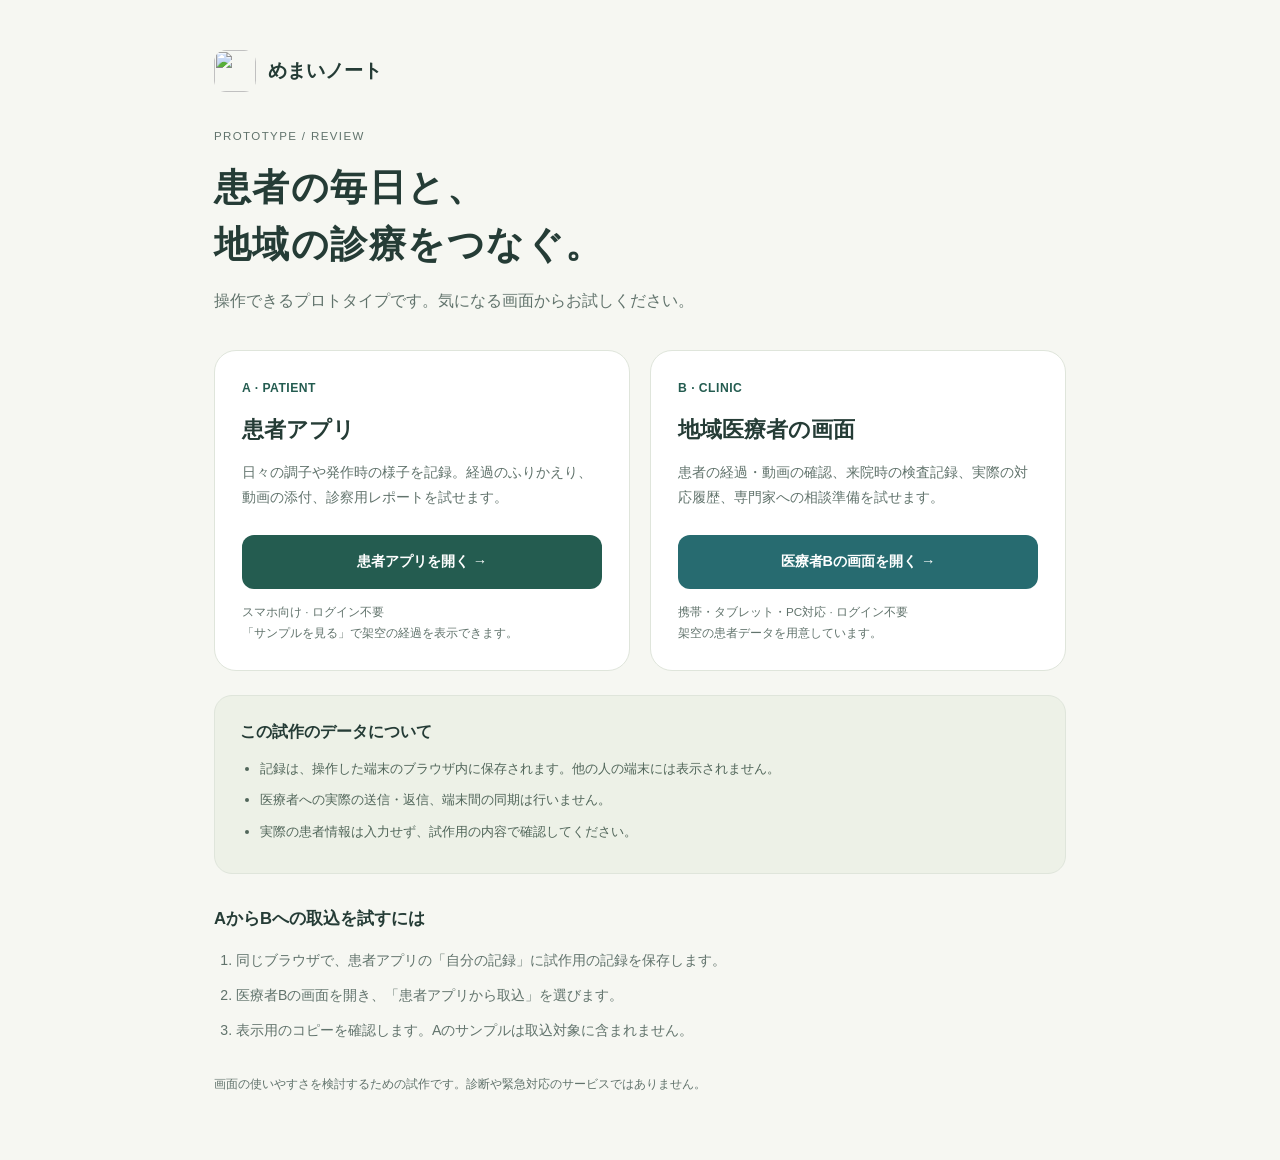
==== preview.html @ 7ac37e69 "Publish patient and clinician web prototypes" ====
<!doctype html>
<html lang="ja">
<head>
<meta name="robots" content="noindex,nofollow">
<meta charset="utf-8"><meta name="viewport" content="width=device-width,initial-scale=1,viewport-fit=cover"><meta name="robots" content="noindex,nofollow"><meta name="theme-color" content="#f6f7f2">
<title>めまいノート｜プロトタイプを試す</title><link rel="icon" href="/memai-note-prototype/patient/icon.svg" type="image/svg+xml">
<style>
:root{font-family:-apple-system,BlinkMacSystemFont,"Hiragino Sans",Meiryo,sans-serif;color:#253c36;background:#f6f7f2;font-size:16px;line-height:1.8}*{box-sizing:border-box}body{margin:0}main{max-width:900px;margin:auto;padding:50px 24px 65px}header{margin-bottom:34px}.brand{display:flex;gap:12px;align-items:center;font-weight:700;font-size:1.2rem}.brand img{width:42px;height:42px;border-radius:12px}.eyebrow{font-size:.72rem;color:#61736c;letter-spacing:.12em;margin:34px 0 12px}h1{font-size:clamp(1.7rem,4vw,2.3rem);line-height:1.55;letter-spacing:.04em;margin:0 0 14px;font-weight:650}p{margin:0;color:#61736c}.cards{display:grid;grid-template-columns:1fr 1fr;gap:20px}.card{padding:27px;border:1px solid #dfe5db;border-radius:22px;background:#fff;display:flex;flex-direction:column}.role{font-size:.76rem;color:#245c50;font-weight:700;letter-spacing:.04em}.card h2{font-size:1.35rem;margin:12px 0 10px}.card p{font-size:.87rem;flex:1}.card a{display:block;text-align:center;text-decoration:none;color:#fff;background:#245c50;padding:14px 20px;border-radius:12px;margin-top:25px;font-size:.9rem;font-weight:650;min-height:50px}.card.clinic a{background:#276b70}.card small{font-size:.73rem;color:#61736c;display:block;margin-top:12px}.notice{padding:22px 25px;border-radius:18px;border:1px solid #dfe5db;margin-top:24px;background:#edf1e7}.notice h2{margin:0 0 10px;font-size:1rem}.notice ul{margin:0;padding-left:20px;color:#51665a;font-size:.84rem}.notice li{margin:7px 0}.steps{margin:30px 0;font-size:.88rem}.steps h2{font-size:1.04rem}.steps ol{padding-left:22px;color:#61736c}.steps li{margin:10px 0}.foot{font-size:.74rem;margin-top:30px}a:focus-visible{outline:3px solid #557bcd;outline-offset:4px}@media(max-width:620px){main{padding:29px 20px 45px}.cards{grid-template-columns:1fr}.card{padding:23px}.eyebrow{margin-top:27px}}
</style>
</head><body><main>
<header><div class="brand"><img src="/memai-note-prototype/patient/icon.svg" alt="">めまいノート</div><p class="eyebrow">PROTOTYPE / REVIEW</p><h1>患者の毎日と、<br>地域の診療をつなぐ。</h1><p>操作できるプロトタイプです。気になる画面からお試しください。</p></header>
<div class="cards"><section class="card"><span class="role">A · PATIENT</span><h2>患者アプリ</h2><p>日々の調子や発作時の様子を記録。経過のふりかえり、動画の添付、診察用レポートを試せます。</p><a href="/memai-note-prototype/">患者アプリを開く →</a><small>スマホ向け · ログイン不要<br>「サンプルを見る」で架空の経過を表示できます。</small></section><section class="card clinic"><span class="role">B · CLINIC</span><h2>地域医療者の画面</h2><p>患者の経過・動画の確認、来院時の検査記録、実際の対応履歴、専門家への相談準備を試せます。</p><a href="/memai-note-prototype/clinician.html">医療者Bの画面を開く →</a><small>携帯・タブレット・PC対応 · ログイン不要<br>架空の患者データを用意しています。</small></section></div>
<section class="notice"><h2>この試作のデータについて</h2><ul><li>記録は、操作した端末のブラウザ内に保存されます。他の人の端末には表示されません。</li><li>医療者への実際の送信・返信、端末間の同期は行いません。</li><li>実際の患者情報は入力せず、試作用の内容で確認してください。</li></ul></section>
<section class="steps"><h2>AからBへの取込を試すには</h2><ol><li>同じブラウザで、患者アプリの「自分の記録」に試作用の記録を保存します。</li><li>医療者Bの画面を開き、「患者アプリから取込」を選びます。</li><li>表示用のコピーを確認します。Aのサンプルは取込対象に含まれません。</li></ol></section>
<p class="foot">画面の使いやすさを検討するための試作です。診断や緊急対応のサービスではありません。</p>
</main></body></html>
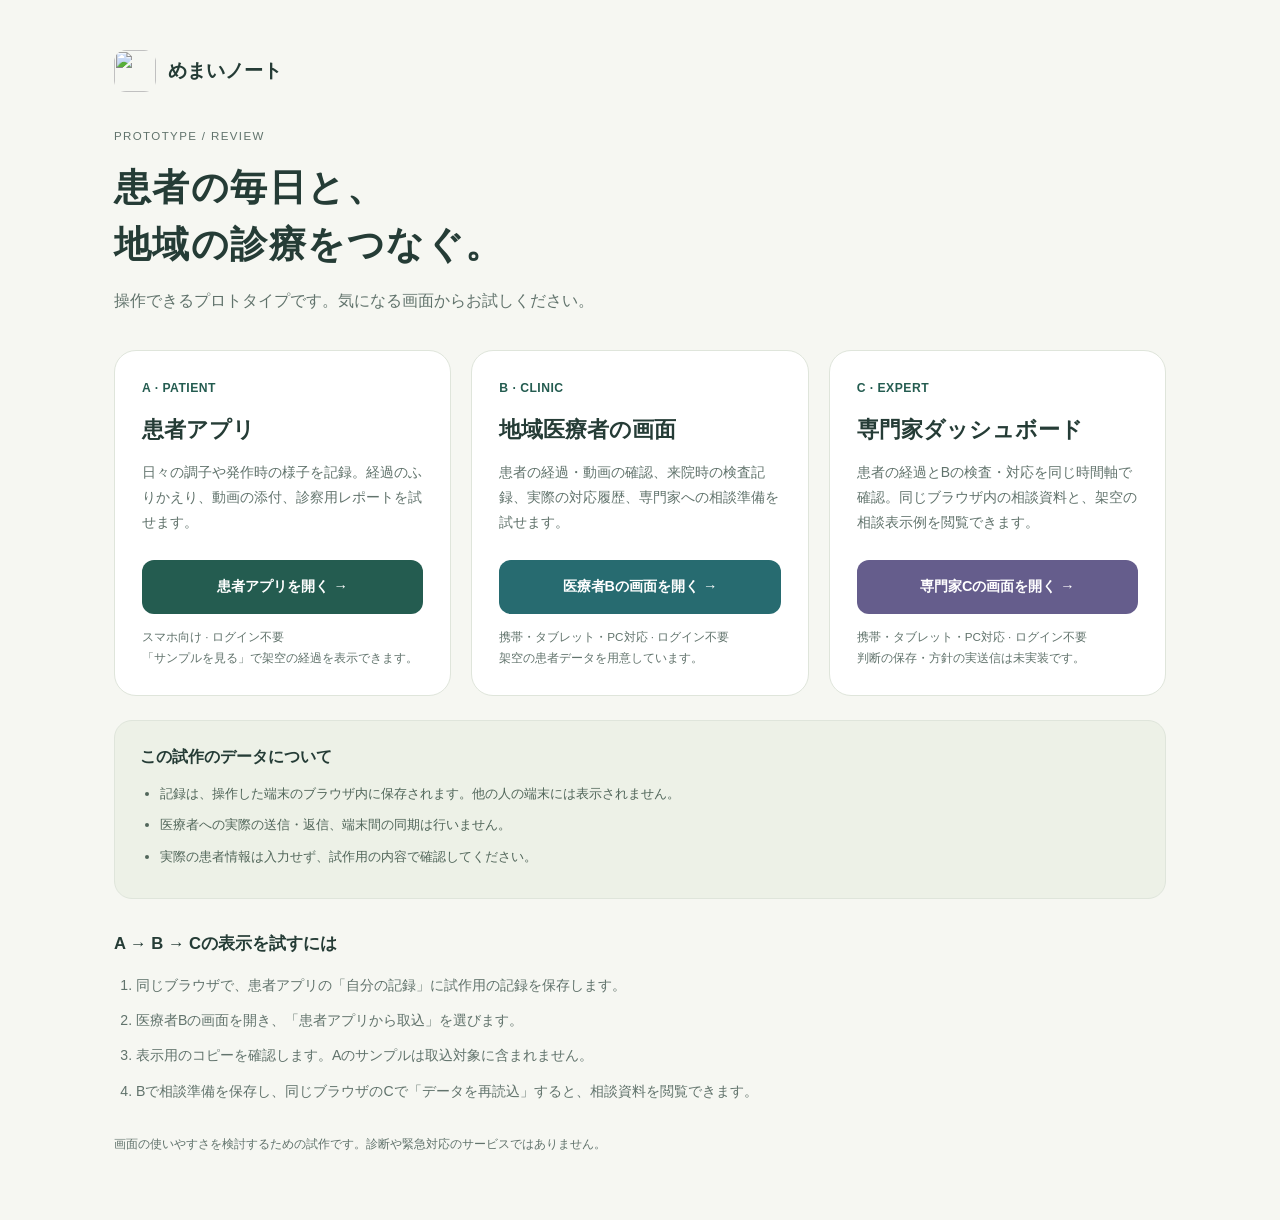
==== commit d1ea8dd5: "Add expert C dashboard and navigation from clinician consultations" ====
--- a/preview.html
+++ b/preview.html
@@ -5,12 +5,12 @@
 <meta charset="utf-8"><meta name="viewport" content="width=device-width,initial-scale=1,viewport-fit=cover"><meta name="robots" content="noindex,nofollow"><meta name="theme-color" content="#f6f7f2">
 <title>めまいノート｜プロトタイプを試す</title><link rel="icon" href="/memai-note-prototype/patient/icon.svg" type="image/svg+xml">
 <style>
-:root{font-family:-apple-system,BlinkMacSystemFont,"Hiragino Sans",Meiryo,sans-serif;color:#253c36;background:#f6f7f2;font-size:16px;line-height:1.8}*{box-sizing:border-box}body{margin:0}main{max-width:900px;margin:auto;padding:50px 24px 65px}header{margin-bottom:34px}.brand{display:flex;gap:12px;align-items:center;font-weight:700;font-size:1.2rem}.brand img{width:42px;height:42px;border-radius:12px}.eyebrow{font-size:.72rem;color:#61736c;letter-spacing:.12em;margin:34px 0 12px}h1{font-size:clamp(1.7rem,4vw,2.3rem);line-height:1.55;letter-spacing:.04em;margin:0 0 14px;font-weight:650}p{margin:0;color:#61736c}.cards{display:grid;grid-template-columns:1fr 1fr;gap:20px}.card{padding:27px;border:1px solid #dfe5db;border-radius:22px;background:#fff;display:flex;flex-direction:column}.role{font-size:.76rem;color:#245c50;font-weight:700;letter-spacing:.04em}.card h2{font-size:1.35rem;margin:12px 0 10px}.card p{font-size:.87rem;flex:1}.card a{display:block;text-align:center;text-decoration:none;color:#fff;background:#245c50;padding:14px 20px;border-radius:12px;margin-top:25px;font-size:.9rem;font-weight:650;min-height:50px}.card.clinic a{background:#276b70}.card small{font-size:.73rem;color:#61736c;display:block;margin-top:12px}.notice{padding:22px 25px;border-radius:18px;border:1px solid #dfe5db;margin-top:24px;background:#edf1e7}.notice h2{margin:0 0 10px;font-size:1rem}.notice ul{margin:0;padding-left:20px;color:#51665a;font-size:.84rem}.notice li{margin:7px 0}.steps{margin:30px 0;font-size:.88rem}.steps h2{font-size:1.04rem}.steps ol{padding-left:22px;color:#61736c}.steps li{margin:10px 0}.foot{font-size:.74rem;margin-top:30px}a:focus-visible{outline:3px solid #557bcd;outline-offset:4px}@media(max-width:620px){main{padding:29px 20px 45px}.cards{grid-template-columns:1fr}.card{padding:23px}.eyebrow{margin-top:27px}}
+:root{font-family:-apple-system,BlinkMacSystemFont,"Hiragino Sans",Meiryo,sans-serif;color:#253c36;background:#f6f7f2;font-size:16px;line-height:1.8}*{box-sizing:border-box}body{margin:0}main{max-width:1100px;margin:auto;padding:50px 24px 65px}header{margin-bottom:34px}.brand{display:flex;gap:12px;align-items:center;font-weight:700;font-size:1.2rem}.brand img{width:42px;height:42px;border-radius:12px}.eyebrow{font-size:.72rem;color:#61736c;letter-spacing:.12em;margin:34px 0 12px}h1{font-size:clamp(1.7rem,4vw,2.3rem);line-height:1.55;letter-spacing:.04em;margin:0 0 14px;font-weight:650}p{margin:0;color:#61736c}.cards{display:grid;grid-template-columns:repeat(3,1fr);gap:20px}.card{padding:27px;border:1px solid #dfe5db;border-radius:22px;background:#fff;display:flex;flex-direction:column}.role{font-size:.76rem;color:#245c50;font-weight:700;letter-spacing:.04em}.card h2{font-size:1.35rem;margin:12px 0 10px}.card p{font-size:.87rem;flex:1}.card a{display:block;text-align:center;text-decoration:none;color:#fff;background:#245c50;padding:14px 20px;border-radius:12px;margin-top:25px;font-size:.9rem;font-weight:650;min-height:50px}.card.clinic a{background:#276b70}.card.expert a{background:#655d8c}@media(max-width:900px){.cards{grid-template-columns:repeat(2,1fr)}}.card small{font-size:.73rem;color:#61736c;display:block;margin-top:12px}.notice{padding:22px 25px;border-radius:18px;border:1px solid #dfe5db;margin-top:24px;background:#edf1e7}.notice h2{margin:0 0 10px;font-size:1rem}.notice ul{margin:0;padding-left:20px;color:#51665a;font-size:.84rem}.notice li{margin:7px 0}.steps{margin:30px 0;font-size:.88rem}.steps h2{font-size:1.04rem}.steps ol{padding-left:22px;color:#61736c}.steps li{margin:10px 0}.foot{font-size:.74rem;margin-top:30px}a:focus-visible{outline:3px solid #557bcd;outline-offset:4px}@media(max-width:620px){main{padding:29px 20px 45px}.cards{grid-template-columns:1fr}.card{padding:23px}.eyebrow{margin-top:27px}}
 </style>
 </head><body><main>
 <header><div class="brand"><img src="/memai-note-prototype/patient/icon.svg" alt="">めまいノート</div><p class="eyebrow">PROTOTYPE / REVIEW</p><h1>患者の毎日と、<br>地域の診療をつなぐ。</h1><p>操作できるプロトタイプです。気になる画面からお試しください。</p></header>
-<div class="cards"><section class="card"><span class="role">A · PATIENT</span><h2>患者アプリ</h2><p>日々の調子や発作時の様子を記録。経過のふりかえり、動画の添付、診察用レポートを試せます。</p><a href="/memai-note-prototype/">患者アプリを開く →</a><small>スマホ向け · ログイン不要<br>「サンプルを見る」で架空の経過を表示できます。</small></section><section class="card clinic"><span class="role">B · CLINIC</span><h2>地域医療者の画面</h2><p>患者の経過・動画の確認、来院時の検査記録、実際の対応履歴、専門家への相談準備を試せます。</p><a href="/memai-note-prototype/clinician.html">医療者Bの画面を開く →</a><small>携帯・タブレット・PC対応 · ログイン不要<br>架空の患者データを用意しています。</small></section></div>
+<div class="cards"><section class="card"><span class="role">A · PATIENT</span><h2>患者アプリ</h2><p>日々の調子や発作時の様子を記録。経過のふりかえり、動画の添付、診察用レポートを試せます。</p><a href="/memai-note-prototype/">患者アプリを開く →</a><small>スマホ向け · ログイン不要<br>「サンプルを見る」で架空の経過を表示できます。</small></section><section class="card clinic"><span class="role">B · CLINIC</span><h2>地域医療者の画面</h2><p>患者の経過・動画の確認、来院時の検査記録、実際の対応履歴、専門家への相談準備を試せます。</p><a href="/memai-note-prototype/clinician.html">医療者Bの画面を開く →</a><small>携帯・タブレット・PC対応 · ログイン不要<br>架空の患者データを用意しています。</small></section><section class="card expert"><span class="role">C · EXPERT</span><h2>専門家ダッシュボード</h2><p>患者の経過とBの検査・対応を同じ時間軸で確認。同じブラウザ内の相談資料と、架空の相談表示例を閲覧できます。</p><a href="/memai-note-prototype/expert-preview.html">専門家Cの画面を開く →</a><small>携帯・タブレット・PC対応 · ログイン不要<br>判断の保存・方針の実送信は未実装です。</small></section></div>
 <section class="notice"><h2>この試作のデータについて</h2><ul><li>記録は、操作した端末のブラウザ内に保存されます。他の人の端末には表示されません。</li><li>医療者への実際の送信・返信、端末間の同期は行いません。</li><li>実際の患者情報は入力せず、試作用の内容で確認してください。</li></ul></section>
-<section class="steps"><h2>AからBへの取込を試すには</h2><ol><li>同じブラウザで、患者アプリの「自分の記録」に試作用の記録を保存します。</li><li>医療者Bの画面を開き、「患者アプリから取込」を選びます。</li><li>表示用のコピーを確認します。Aのサンプルは取込対象に含まれません。</li></ol></section>
+<section class="steps"><h2>A → B → Cの表示を試すには</h2><ol><li>同じブラウザで、患者アプリの「自分の記録」に試作用の記録を保存します。</li><li>医療者Bの画面を開き、「患者アプリから取込」を選びます。</li><li>表示用のコピーを確認します。Aのサンプルは取込対象に含まれません。</li><li>Bで相談準備を保存し、同じブラウザのCで「データを再読込」すると、相談資料を閲覧できます。</li></ol></section>
 <p class="foot">画面の使いやすさを検討するための試作です。診断や緊急対応のサービスではありません。</p>
 </main></body></html>
